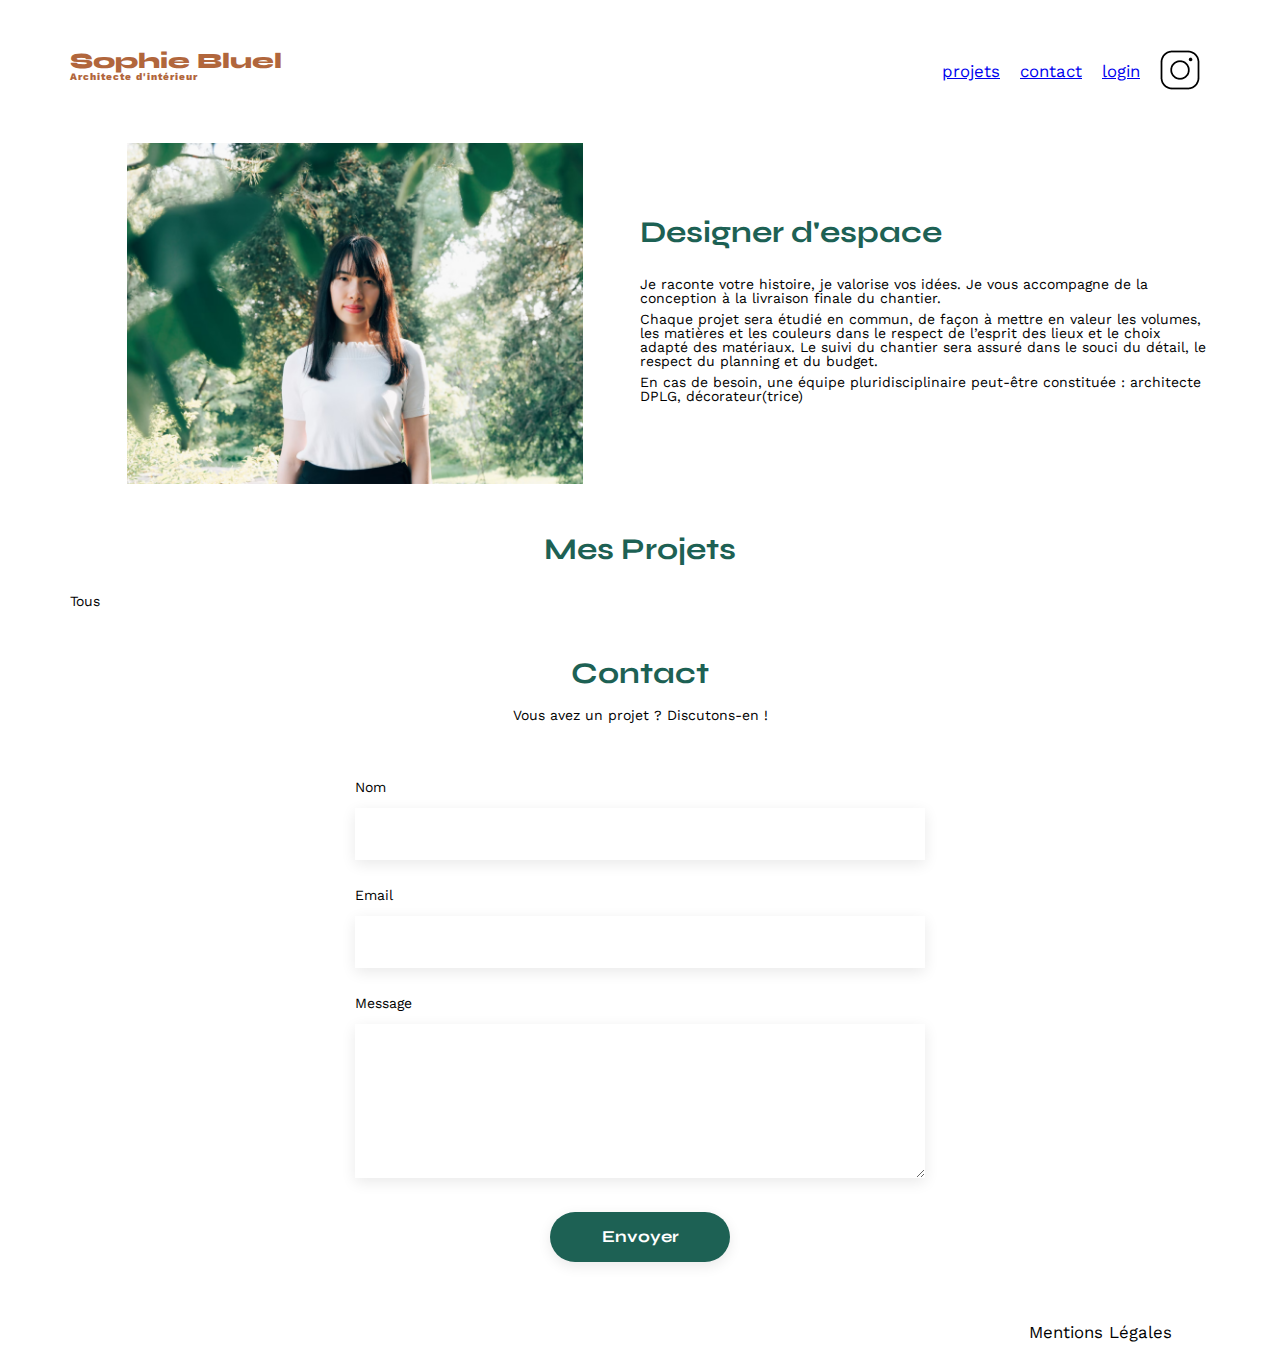
==== FrontEnd/index.html @ e8612d6e "Add Images Load API + Filter" ====
<!DOCTYPE html>
<html lang="fr">
<head>
	<meta charset="UTF-8">
	<title>Sophie Bluel - Architecte d'intérieur</title>
	<meta name="viewport" content="width=device-width, initial-scale=1.0">
	<link rel="preconnect" href="https://fonts.googleapis.com">
	<link rel="preconnect" href="https://fonts.gstatic.com" crossorigin>
	<link href="https://fonts.googleapis.com/css2?family=Syne:wght@700;800&family=Work+Sans&display=swap" rel="stylesheet">
    <link rel="stylesheet" href="https://cdnjs.cloudflare.com/ajax/libs/font-awesome/6.2.1/css/all.min.css"
        integrity="sha512-MV7K8+y+gLIBoVD59lQIYicR65iaqukzvf/nwasF0nqhPay5w/9lJmVM2hMDcnK1OnMGCdVK+iQrJ7lzPJQd1w=="
        crossorigin="anonymous" referrerpolicy="no-referrer" />
	<meta name="description" content="">
	<link rel="stylesheet" href="./assets/style.css">
</head>
<body>
<header>
	<h1>Sophie Bluel <span>Architecte d'intérieur</span></h1>
	<nav>
		<ul>
			<li><a href="index.html">projets</a></li>
			<li><a href="#">contact</a></li>
			<li><a href="login.html">login</a></li>
			<li><img src="./assets/icons/instagram.png" alt="Instagram"></li>
		</ul>
	</nav>
</header>
<main>
	<section id="introduction">
		<figure>
			<img src="./assets/images/sophie-bluel.png" alt="">
		</figure>
		<article>
			<h2>Designer d'espace</h2>
			<p>Je raconte votre histoire, je valorise vos idées. Je vous accompagne de la conception à la livraison finale du chantier.</p>
			<p>Chaque projet sera étudié en commun, de façon à mettre en valeur les volumes, les matières et les couleurs dans le respect de l’esprit des lieux et le choix adapté des matériaux. Le suivi du chantier sera assuré dans le souci du détail, le respect du planning et du budget.</p>
			<p>En cas de besoin, une équipe pluridisciplinaire peut-être constituée : architecte DPLG, décorateur(trice)</p>
		</article>
	</section>
	<section id="portfolio">
		<h2>Mes Projets</h2>
		

		<div class="container-filter">
			<p class="filter" id="all-filter">Tous</p>
		</div>
		<div class="gallery">

		</div>
	</section>
	<section id="contact">
		<h2>Contact</h2>
		<p>Vous avez un projet ? Discutons-en !</p>
		<form action="#" method="post">
			<label for="name">Nom</label>
			<input type="text" name="name" id="name">
			<label for="email">Email</label>
			<input type="email" name="email" id="email">
			<label for="message">Message</label>
			<textarea name="message" id="message" cols="30" rows="10"></textarea>
			<input type="submit" value="Envoyer">
		</form>
	</section>
</main>

<footer>
	<nav>
		<ul>
			<li>Mentions Légales</li>
		</ul>
	</nav>
</footer>
<script src="main.js"></script>
</body>
</html>
---- FrontEnd/assets/style.css ----
/* http://meyerweb.com/eric/tools/css/reset/
   v2.0 | 20110126
   License: none (public domain)
*/

html, body, div, span, applet, object, iframe,
h1, h2, h3, h4, h5, h6, p, blockquote, pre,
a, abbr, acronym, address, big, cite, code,
del, dfn, em, img, ins, kbd, q, s, samp,
small, strike, strong, sub, sup, tt, var,
b, u, i, center,
dl, dt, dd, ol, ul, li,
fieldset, form, label, legend,
table, caption, tbody, tfoot, thead, tr, th, td,
article, aside, canvas, details, embed,
figure, figcaption, footer, header, hgroup,
menu, nav, output, ruby, section, summary,
time, mark, audio, video {
	margin: 0;
	padding: 0;
	border: 0;
	font-size: 100%;
	font: inherit;
	vertical-align: baseline;
}
/* HTML5 display-role reset for older browsers */
article, aside, details, figcaption, figure,
footer, header, hgroup, menu, nav, section {
	display: block;
}
body {
	line-height: 1;
}
ol, ul {
	list-style: none;
}
blockquote, q {
	quotes: none;
}
blockquote:before, blockquote:after,
q:before, q:after {
	content: '';
	content: none;
}
table {
	border-collapse: collapse;
	border-spacing: 0;
}
/** end reset css**/
body {
	max-width: 1140px;
	margin:auto;
	font-family: 'Work Sans' ;
	font-size: 14px;
}
header {
	display: flex;
	justify-content: space-between;
	margin: 50px 0
}
section {
	margin: 50px 0
}

h1{
	display: flex;
	flex-direction: column;
	font-family: 'Syne';
	font-size: 22px;
	font-weight: 800;
	color: #B1663C
}

h1 > span {
	font-family: 'Work Sans';
	font-size:10px;
	letter-spacing: 0.1em;
;
}

h2{
	font-family: 'Syne';
	font-weight: 700;
	font-size: 30px;
	color: #1D6154
}
nav ul {
	display: flex;
	align-items: center;
	list-style-type: none;

}
nav li {
	padding: 0 10px;
	font-size: 1.2em;
}

li:hover {
	color: #B1663C;
}
#introduction {
	display: flex;
	align-items: center;
}
#introduction figure {
	flex: 1
}
#introduction img {
	display: block;
	margin: auto;
	width: 80%;
}

#introduction article {
	flex: 1
}
#introduction h2 {
	margin-bottom: 1em;
}

#introduction p {
	margin-bottom: 0.5em;
}
#portfolio h2 {
	text-align: center;
	margin-bottom: 1em;
}
.gallery {
	width: 100%;
	display: grid;
	grid-template-columns: 1fr 1fr 1fr;
	grid-column-gap: 20px;
	grid-row-gap: 20px;
}

.gallery img {
	width: 100%;

}
#contact {
	width: 50%;
margin: auto;
}
#contact > * {
	text-align: center;

}
#contact h2{
	margin-bottom: 20px;
}
#contact form {
	text-align: left;
	margin-top:30px;
	display: flex;
	flex-direction: column;
}

#contact input {
	height: 50px;
	font-size: 1.2em;
	border: none;
	box-shadow: 0px 4px 14px rgba(0, 0, 0, 0.09);
}
#contact label {
	margin: 2em 0 1em 0;
}
#contact textarea {
	border: none;
	box-shadow: 0px 4px 14px rgba(0, 0, 0, 0.09);
}

input[type="submit"]{
	font-family: 'Syne';
	font-weight: 700;
	color: white;
	background-color: #1D6154;
	margin : 2em auto ;
	width: 180px;
	text-align: center;
	border-radius: 60px ;
}

footer nav ul {
	display: flex;
	justify-content: flex-end;
	margin: 2em
}
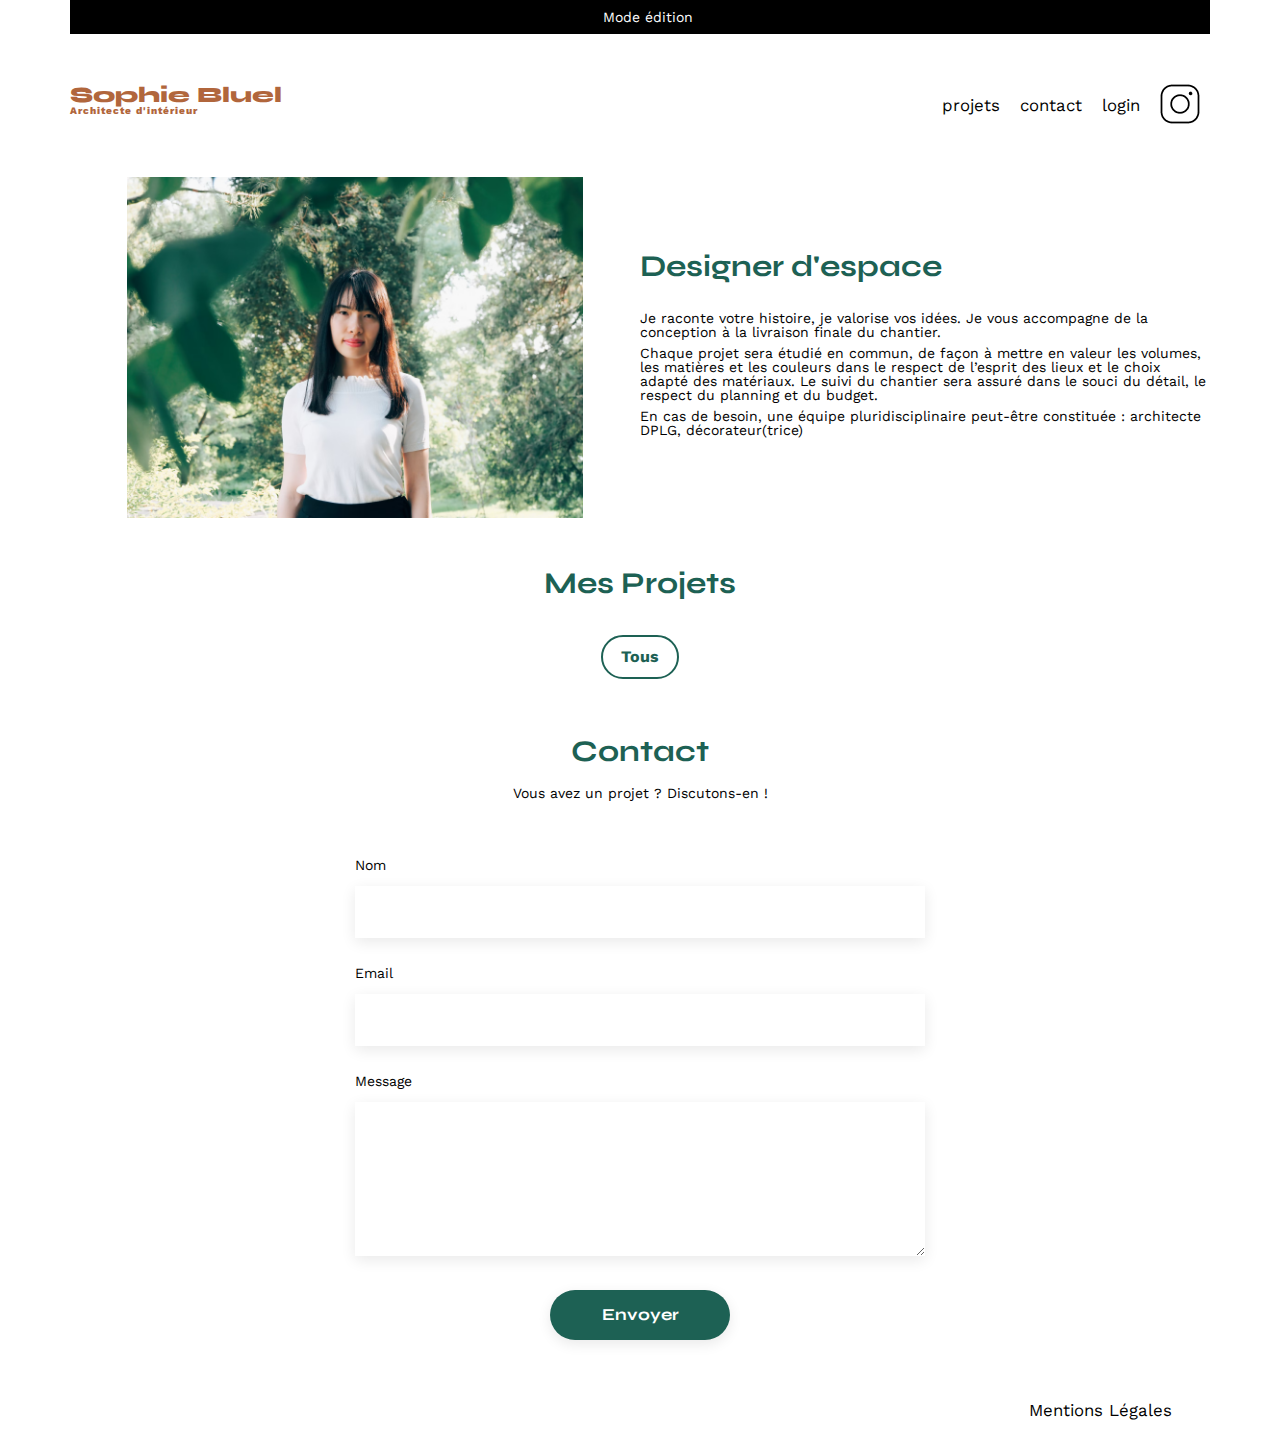
==== commit b520cfc2: "Add login.js + setupgallery" ====
--- a/FrontEnd/index.html
+++ b/FrontEnd/index.html
@@ -14,13 +14,14 @@
 	<link rel="stylesheet" href="./assets/style.css">
 </head>
 <body>
+	<p class="edit-toolbar"><i class="fa-regular fa-pen-to-square"></i>Mode édition</p>
 <header>
 	<h1>Sophie Bluel <span>Architecte d'intérieur</span></h1>
 	<nav>
 		<ul>
 			<li><a href="index.html">projets</a></li>
 			<li><a href="#">contact</a></li>
-			<li><a href="login.html">login</a></li>
+			<li><a href="login.html" id="logout">login</a></li>
 			<li><img src="./assets/icons/instagram.png" alt="Instagram"></li>
 		</ul>
 	</nav>
@@ -38,7 +39,8 @@
 		</article>
 	</section>
 	<section id="portfolio">
-		<h2>Mes Projets</h2>
+
+			<h2>Mes Projets</h2>
 		
 
 		<div class="container-filter">
@@ -70,6 +72,7 @@
 		</ul>
 	</nav>
 </footer>
-<script src="main.js"></script>
+<script type="module" src="main.js"></script>
+
 </body>
 </html>
--- a/FrontEnd/assets/style.css
+++ b/FrontEnd/assets/style.css
@@ -84,6 +84,10 @@
 	font-size: 30px;
 	color: #1D6154
 }
+nav ul li a {
+	text-decoration: none;
+	color: black;
+}
 nav ul {
 	display: flex;
 	align-items: center;
@@ -91,6 +95,7 @@
 
 }
 nav li {
+	text-decoration: none;
 	padding: 0 10px;
 	font-size: 1.2em;
 }
@@ -98,6 +103,64 @@
 li:hover {
 	color: #B1663C;
 }
+
+/* BOUTON MODIFIER */
+
+.edit-toolbar {
+	padding: 10px;
+	text-align: center;
+	background-color: black;
+	color: white;
+}
+.edit-toolbar i {
+	margin: 8px;
+}
+.edit-btn {
+	background-color: #ffffff; /* Green */
+	border: none;
+	color: rgb(0, 0, 0);
+	padding: 4px 14px;
+	font-size: 16px;
+}
+
+.edit-btn i {
+	margin: 8px;
+}
+
+
+/* DIV FILTRE */
+
+.container-filter {
+	display: flex;
+	flex-direction: row;
+	justify-content: center;
+}
+
+.filter {
+    margin: 7px;
+    border: 2px #1D6154 solid;
+    padding: 12px 18px;
+    border-radius: 30px;
+  }
+
+.container-filter p {
+	font-size: medium;
+	font-weight: bold;
+	color: #1D6154;
+}
+.container-filter p:hover {
+	font-weight: bold;
+	color: #ffffff;
+}
+.filter:hover {
+    background-color: #1D6154;
+    border: 1px #1D6154 solid;
+    cursor: pointer;
+  }
+
+
+
+
 #introduction {
 	display: flex;
 	align-items: center;
@@ -121,6 +184,7 @@
 #introduction p {
 	margin-bottom: 0.5em;
 }
+
 #portfolio h2 {
 	text-align: center;
 	margin-bottom: 1em;
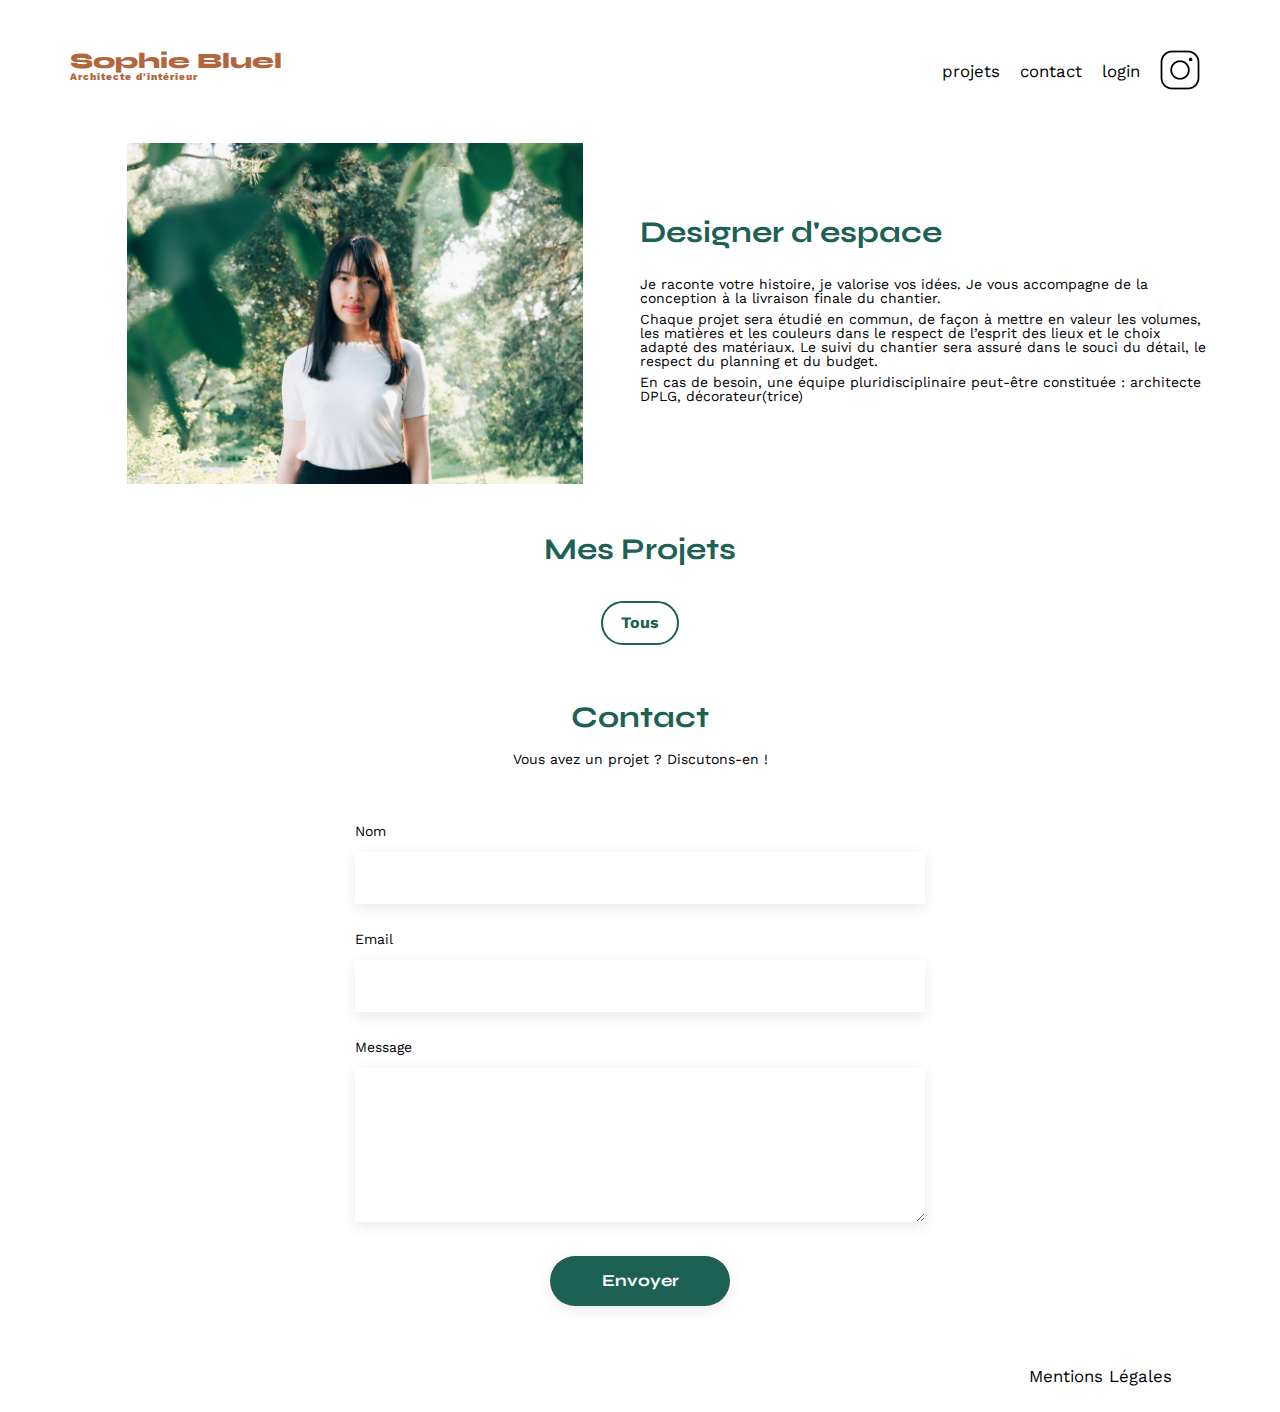
==== commit feb21c0e: "Update Modal.js + Add picture.js" ====
--- a/FrontEnd/index.html
+++ b/FrontEnd/index.html
@@ -14,7 +14,8 @@
 	<link rel="stylesheet" href="./assets/style.css">
 </head>
 <body>
-	<p class="edit-toolbar"><i class="fa-regular fa-pen-to-square"></i>Mode édition</p>
+	<div class="toolbar">
+	</div>
 <header>
 	<h1>Sophie Bluel <span>Architecte d'intérieur</span></h1>
 	<nav>
@@ -27,7 +28,13 @@
 	</nav>
 </header>
 <main>
-	<section id="introduction">
+
+	<dialog id="modal">
+		<!-- <button id="closemodal"><i class="fa-solid fa-xmark"></i></button> -->
+	  </dialog>
+
+	</div>
+	<section id="introduction">          
 		<figure>
 			<img src="./assets/images/sophie-bluel.png" alt="">
 		</figure>
--- a/FrontEnd/assets/style.css
+++ b/FrontEnd/assets/style.css
@@ -125,11 +125,152 @@
 
 .edit-btn i {
 	margin: 8px;
-}
-
-
+
+}
+
+
+/* DESIGN MODAL */
+
+#modal {
+	border: none;
+	border-radius: 10px;
+	width: 602px;
+	height: 660px;
+}
+
+ #modal h2 {
+	font-weight: 400;
+	color: black;
+	font-size: 26px;
+ }
+
+#modal::backdrop {
+	background-color: rgba(0, 0, 0, 0.3)
+}
+
+.titleModal {
+	display: flex;
+	justify-content: center;
+	margin: 20px;
+}
+
+
+.galleryModal {
+    display: grid;
+    grid-template-columns: repeat(5, 75px); /* Définir 5 colonnes égales */
+    grid-column-gap: 11px;
+	grid-row-gap: 20px;
+	position: absolute;
+	top: 143px;
+	left: 101px;
+
+}
+
+.barmodal {
+	display: flex;
+	background-color: grey;
+	height: 1px;
+	width: 420px;
+	position: absolute;
+	top: 560px;
+	left: 101px;
+}
+
+.galleryModal img {
+	width: 76px;
+	height: 102px;
+
+}
+
+.galleryModal i {
+	background-color: black;
+	border-radius: 2px;
+	padding: 3px;
+	position: absolute;
+	top: 5px;
+	left: 53px;
+}
+
+.galleryModal figure {
+	position: relative;
+	display: inline-block;
+  }
+
+  
+.galleryModal figure {
+	width: 76px;
+}
+  
+
+#closemodal {
+	position: relative;
+	top: 2px;
+	left: 573px;
+	border: none;
+	background-color: white;
+	font-size: 24px;
+}
+
+#addPicture {
+	font-family: 'Syne';
+	font-weight: 700;
+	color: white;
+	text-align: center;
+	background-color: #1D6154;
+	width: 237px;
+	height: 36px;
+	border-radius: 20px;
+	margin : auto ;
+	border: none;
+	box-shadow: 0px 4px 14px rgba(0, 0, 0, 0.09);
+	position: absolute;
+	top: 588px;
+	left: 190px;
+
+
+}
+
+#backmodal {
+	position: relative;
+	top: 2px;
+	left: -23px;
+	border: none;
+	background-color: white;
+	font-size: 24px;
+}
+#modal form {
+	text-align: left;
+	margin-top: 30px;
+	display: flex;
+	flex-direction: column;
+	align-items: center;
+}
+#modal label {
+	padding-bottom: 10px;
+	margin: 2em 0 1em 0;
+	font-size: 14px;
+	font-weight: bold;
+	font-family: 'Work Sans' ;
+	display: flex;
+	flex-direction: column;
+}
+#modal input {
+	height: 51px;
+	width: 420px;
+	font-size: 1.2em;
+	border: none;
+	box-shadow: 0px 4px 14px rgba(0, 0, 0, 0.09);
+}
+
+#modal select {
+	height: 51px;
+	width: 420px;
+	font-size: 1.2em;
+	border: none;
+	box-shadow: 0px 4px 14px rgba(0, 0, 0, 0.09);
+}
 /* DIV FILTRE */
-
+   
 .container-filter {
 	display: flex;
 	flex-direction: row;
@@ -201,6 +342,7 @@
 	width: 100%;
 
 }
+
 #contact {
 	width: 50%;
 margin: auto;
